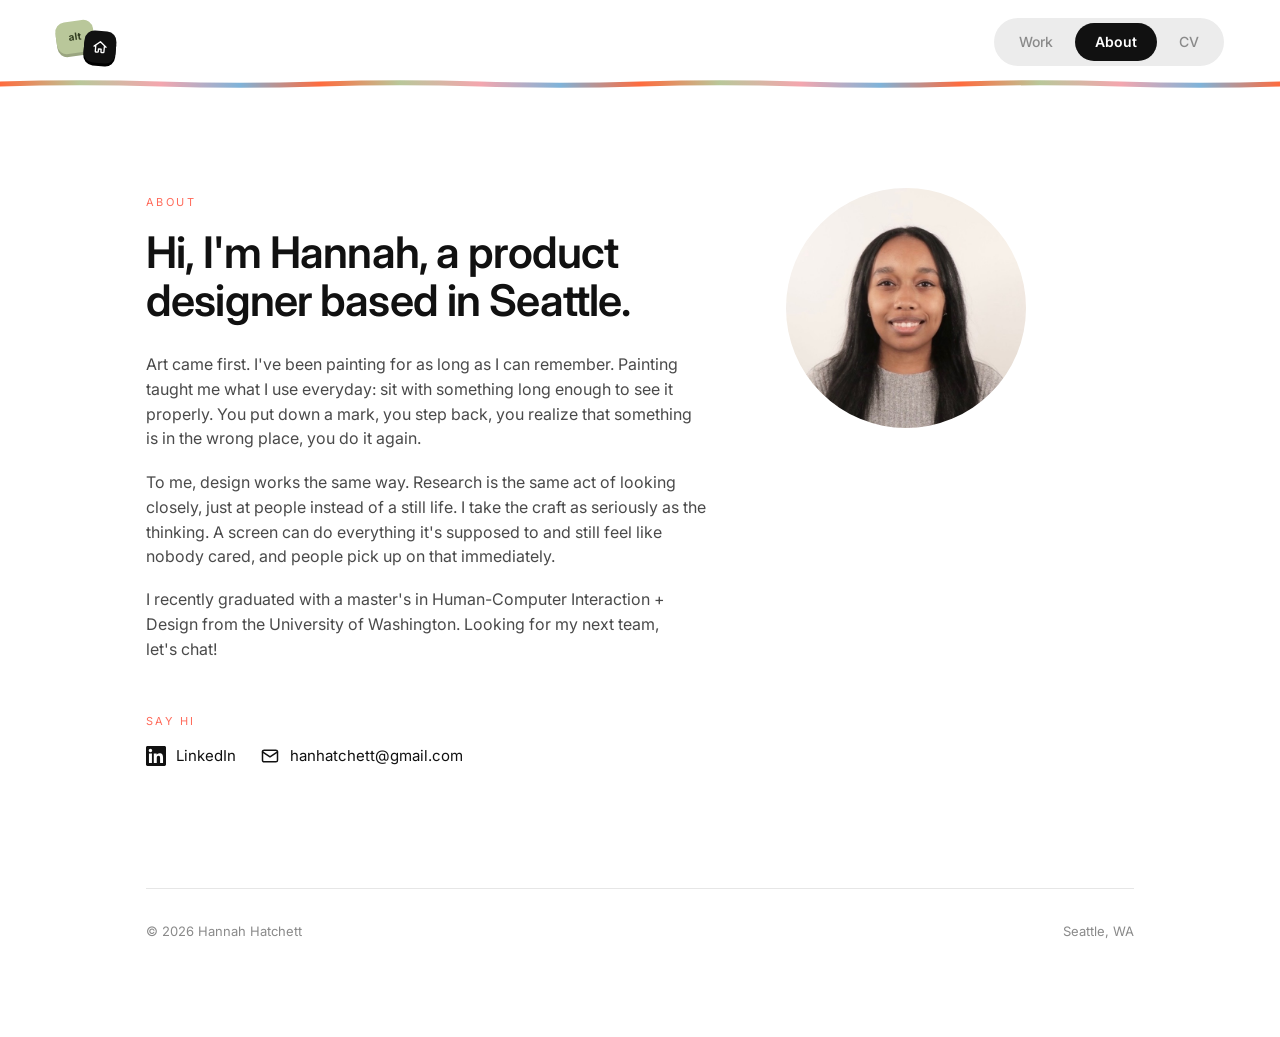
==== about.html @ f500596d "Make Work nav link scroll to projects section Points Work at index.html#projects instead of the bare" ====
<!DOCTYPE html>
<html lang="en">
<head>
  <meta charset="UTF-8" />
  <meta name="viewport" content="width=device-width, initial-scale=1.0" />
  <title>About — Hannah Hatchett</title>
  <link rel="preconnect" href="https://fonts.googleapis.com" />
  <link rel="preconnect" href="https://fonts.gstatic.com" crossorigin />
  <link href="https://fonts.googleapis.com/css2?family=Inter:wght@400;500;600&display=swap" rel="stylesheet" />
  <link rel="stylesheet" href="styles.css?v=2" />
</head>
<body>
  <header class="site-nav">
    <a href="index.html" class="site-logo" aria-label="Hannah Hatchett — Home">
      <span class="site-logo-key site-logo-key-back" aria-hidden="true">alt</span>
      <span class="site-logo-key site-logo-key-front" aria-hidden="true">
        <svg viewBox="0 0 24 24"><path d="M3 11.5L12 4l9 7.5M5.5 10v9a1 1 0 001 1H9a1 1 0 001-1v-4h4v4a1 1 0 001 1h2.5a1 1 0 001-1v-9" fill="none" stroke="#fff" stroke-width="2" stroke-linecap="round" stroke-linejoin="round" /></svg>
      </span>
    </a>
    <nav class="site-nav-links">
      <a href="index.html#projects">Work</a>
      <a href="about.html" class="active">About</a>
      <a href="hannah-hatchett-cv.pdf" target="_blank" rel="noopener">CV</a>
    </nav>

    <div class="nav-squiggle" aria-hidden="true">
      <svg viewBox="0 0 800 40" preserveAspectRatio="none">
        <defs>
          <linearGradient id="navSquiggleGradient" gradientUnits="userSpaceOnUse"
                           x1="0" y1="0" x2="100" y2="0" spreadMethod="repeat">
            <stop offset="0%" stop-color="#ff6b3d" />
            <stop offset="25%" stop-color="#b9c79a" />
            <stop offset="50%" stop-color="#f4a6ae" />
            <stop offset="75%" stop-color="#7fb3d9" />
            <stop offset="100%" stop-color="#ff6b3d" />
          </linearGradient>
        </defs>
        <path
          d="M0,20 Q25,8 50,20 Q75,32 100,20 Q125,8 150,20 Q175,32 200,20 Q225,8 250,20 Q275,32 300,20 Q325,8 350,20 Q375,32 400,20 Q425,8 450,20 Q475,32 500,20 Q525,8 550,20 Q575,32 600,20 Q625,8 650,20 Q675,32 700,20 Q725,8 750,20 Q775,32 800,20"
          fill="none" stroke="url(#navSquiggleGradient)" stroke-width="5"
          stroke-linecap="round" vector-effect="non-scaling-stroke" />
      </svg>
    </div>
  </header>

  <main class="main">
      <section class="about">
        <div class="about-header">
          <div class="about-header-text">
            <span class="section-label reveal">About</span>
            <h2 class="section-title reveal">
              Hi, I'm Hannah, a product<br />
              designer based in Seattle.
            </h2>

            <p class="reveal">
              Art came first. I've been painting for as long as I can
              remember. Painting taught me what I use everyday: sit
              with something long enough to see it properly. You put down a
              mark, you step back, you realize that something is in the
              wrong place, you do it again.
            </p>

            <p class="reveal">
              To me, design works the same way. Research is the same act of
              looking closely, just at people instead of a still life. I
              take the craft as seriously as the thinking. A screen can do
              everything it's supposed to and still feel like nobody cared,
              and people pick up on that immediately.
            </p>

<p class="reveal">
              I recently graduated with a master's in Human-Computer
              Interaction + Design from the University of Washington.
              Looking for my next team, let's&nbsp;chat!
            </p>
          </div>

          <img class="about-portrait reveal" src="images/hannah-portrait-square.jpeg"
               alt="Photo of Hannah Hatchett" />
        </div>

        <div class="about-cta reveal">
          <span class="section-label">Say hi</span>
          <div class="about-social">
            <a class="about-social-link" href="https://www.linkedin.com/in/hannahlhatchett"
               target="_blank" rel="noopener">
              <svg viewBox="0 0 24 24" fill="currentColor" aria-hidden="true"><path d="M20.447 20.452h-3.554v-5.569c0-1.328-.027-3.037-1.852-3.037-1.853 0-2.136 1.445-2.136 2.939v5.667H9.351V9h3.414v1.561h.046c.477-.9 1.637-1.85 3.37-1.85 3.601 0 4.267 2.37 4.267 5.455v6.286zM5.337 7.433c-1.144 0-2.063-.926-2.063-2.065 0-1.138.92-2.063 2.063-2.063 1.14 0 2.064.925 2.064 2.063 0 1.139-.925 2.065-2.064 2.065zm1.782 13.019H3.555V9h3.564v11.452zM22.225 0H1.771C.792 0 0 .774 0 1.729v20.542C0 23.227.792 24 1.771 24h20.451C23.2 24 24 23.227 24 22.271V1.729C24 .774 23.2 0 22.222 0h.003z" /></svg>
              <span>LinkedIn</span>
            </a>
            <a class="about-social-link" href="mailto:hanhatchett@gmail.com">
              <svg viewBox="0 0 24 24" fill="none" stroke="currentColor" stroke-width="1.8" stroke-linecap="round" stroke-linejoin="round" aria-hidden="true">
                <rect x="3" y="5" width="18" height="14" rx="2" />
                <path d="M3 7l9 6 9-6" />
              </svg>
              <span>hanhatchett@gmail.com</span>
            </a>
          </div>
        </div>
      </section>

      <footer class="footer">
        <span>© 2026 Hannah Hatchett</span>
        <span>Seattle, WA</span>
      </footer>
  </main>

  <script src="script.js?v=2"></script>
</body>
</html>
---- styles.css ----
:root {
  --bg: #ffffff;
  --bg-card: #ececec;
  --ink: #111111;
  --ink-soft: #4a4a4a;
  --ink-muted: #8a8a8a;
  --line: #e6e6e6;
  --accent: #111111;
  --radius: 4px;
  --radius-media: 12px;
  --shadow-media: 0 1px 2px rgba(0, 0, 0, 0.04), 0 14px 34px -14px rgba(0, 0, 0, 0.16);
  --shadow-media-hover: 0 2px 4px rgba(0, 0, 0, 0.05), 0 26px 52px -16px rgba(0, 0, 0, 0.24);
  --ease: cubic-bezier(0.2, 0.7, 0.2, 1);
}

* { box-sizing: border-box; }

html, body {
  margin: 0;
  padding: 0;
  background: var(--bg);
  color: var(--ink);
  font-family: "Inter", system-ui, -apple-system, Segoe UI, Roboto, sans-serif;
  font-size: 16px;
  line-height: 1.55;
  -webkit-font-smoothing: antialiased;
  -moz-osx-font-smoothing: grayscale;
}

a { color: inherit; text-decoration: none; }
img { max-width: 100%; display: block; }

/* ---------- Top navigation ---------- */
.site-nav {
  position: sticky;
  top: 0;
  z-index: 50;
  display: flex;
  align-items: center;
  justify-content: space-between;
  padding: 18px 56px;
  background: rgba(255, 255, 255, 0.85);
  backdrop-filter: saturate(180%) blur(12px);
  -webkit-backdrop-filter: saturate(180%) blur(12px);
}

/* Colorful animated squiggle standing in for the nav's bottom border —
   sits flush on the nav's own bottom edge (never overlapping its
   links/logo) and stays with it since .site-nav is sticky. */
.nav-squiggle {
  position: absolute;
  left: 0;
  right: 0;
  bottom: -4px;
  height: 8px;
  overflow: hidden;
  pointer-events: none;
  line-height: 0;
}
.nav-squiggle svg {
  display: block;
  width: 200%;
  height: 100%;
  animation: nav-squiggle-scroll 26s linear infinite;
}
@keyframes nav-squiggle-scroll {
  from { transform: translateX(0); }
  to { transform: translateX(-50%); }
}
@media (prefers-reduced-motion: reduce) {
  .nav-squiggle svg { animation: none; }
}
/* Logo mark — two overlapping "keycap" tiles, ctrl + home, linking to "/" */
.site-logo {
  position: relative;
  display: inline-block;
  width: 60px;
  height: 42px;
  flex-shrink: 0;
}
.site-logo-key {
  position: absolute;
  display: flex;
  align-items: center;
  justify-content: center;
  border-radius: 10px;
  font-weight: 700;
  transition: transform 220ms var(--ease);
}
.site-logo-key-back {
  top: 0;
  left: 0;
  width: 38px;
  height: 32px;
  background: #b9c79a;
  box-shadow: 0 3px 0 #9aa580;
  color: #333f22;
  font-size: 10px;
  letter-spacing: -0.01em;
  transform: rotate(-8deg);
}
.site-logo-key-front {
  bottom: 0;
  right: 0;
  width: 32px;
  height: 32px;
  background: #111111;
  box-shadow: 0 3px 0 #000000;
  transform: rotate(5deg);
}
.site-logo-key-front svg { width: 16px; height: 16px; display: block; }
.site-logo:hover .site-logo-key-back { transform: rotate(-12deg) translateY(-2px); }
.site-logo:hover .site-logo-key-front { transform: rotate(8deg) translateY(-2px); }

/* Pill-group nav — a segmented track so the whole group reads as one
   cohesive shape rather than loose links, balancing against the logo. */
.site-nav-links {
  display: flex;
  align-items: center;
  gap: 2px;
  font-size: 14px;
  font-weight: 500;
  background: var(--bg-card);
  padding: 5px;
  border-radius: 999px;
}
.site-nav-links a {
  position: relative;
  color: var(--ink-muted);
  padding: 8px 20px;
  border-radius: 999px;
  transition: color 200ms var(--ease), background 200ms var(--ease);
}
.site-nav-links a:hover { color: var(--ink); background: rgba(0, 0, 0, 0.05); }
/* Active section — solid pill instead of a plain label */
.site-nav-links a.active {
  color: #fff;
  font-weight: 600;
  background: var(--ink);
}
.site-nav-links a.active:hover { background: var(--ink); }

/* ---------- Statement hero (dot field + scroll ring) ---------- */
.statement-hero {
  position: relative;
  display: flex;
  flex-direction: column;
  align-items: center;
  padding-top: 60px;
}
.statement-band {
  position: relative;
  width: 100%;
  height: 420px;
  overflow: hidden;
}
/* Design-tool "selection" chrome around the headline — echoes the Figma-style
   node board further down the page (see canvas.css), so the hero and the
   projects section read as one visual language instead of two ideas. */
.hero-frame {
  position: absolute;
  inset: 0;
  pointer-events: none;
}
.hero-guide {
  position: absolute;
  left: 0;
  right: 0;
  height: 1px;
  background: rgba(255, 107, 61, 0.28);
}
.hero-frame-box {
  position: absolute;
  border: 1px solid rgba(255, 107, 61, 0.55);
  opacity: 0;
  transition: opacity 400ms var(--ease);
}
.hero-frame-box.is-ready { opacity: 1; }
.hero-handle {
  position: absolute;
  width: 7px;
  height: 7px;
  background: #fff;
  border: 1.5px solid #ff6b3d;
  transform: translate(-50%, -50%);
}
.hero-handle-tl { top: 0; left: 0; }
.hero-handle-tr { top: 0; left: 100%; }
.hero-handle-bl { top: 100%; left: 0; }
.hero-handle-br { top: 100%; left: 100%; }
.hero-frame-label,
.hero-frame-dims {
  position: absolute;
  font-family: "SFMono-Regular", ui-monospace, Menlo, Consolas, monospace;
  font-size: 10px;
  letter-spacing: 0.02em;
  white-space: nowrap;
}
.hero-frame-label {
  left: -1px;
  bottom: calc(100% + 6px);
  color: #fff;
  background: #ff6b3d;
  padding: 2px 6px;
  border-radius: 2px;
}
.hero-frame-dims {
  right: -1px;
  top: calc(100% + 6px);
  color: #ff6b3d;
}
@media (max-width: 820px) {
  .hero-frame-label, .hero-frame-dims { font-size: 9px; }
}

/* A copy of the site's custom cursor, choreographed by script.js to select,
   delete, and retype the second line — a small loop of an actual edit,
   rather than a decorative idle animation. Position (left/top) and
   transition-duration are both set from JS per move so the drag-select
   speed can match the highlight's own width transition. */
.hero-cursor {
  position: absolute;
  top: 0;
  left: 0;
  width: 22px;
  height: 22px;
  opacity: 0;
  transition-property: left, top, opacity;
  transition-timing-function: ease;
  transition-duration: 420ms;
  z-index: 3;
}
.hero-cursor.is-ready { opacity: 1; }
.hero-cursor svg {
  display: block;
  width: 100%;
  height: 100%;
  filter: drop-shadow(0 2px 4px rgba(0, 0, 0, 0.25));
}
.hero-cursor-pill {
  position: absolute;
  top: 14px;
  left: 18px;
  background: #b9c79a;
  color: #333f22;
  font-size: 12px;
  font-weight: 600;
  letter-spacing: -0.01em;
  padding: 3px 10px;
  border-radius: 999px;
  white-space: nowrap;
  box-shadow: 0 4px 12px -2px rgba(185, 199, 154, 0.55);
}
/* Click ripple — plays briefly when the cursor "presses down" to start a drag-select. */
.hero-cursor::after {
  content: "";
  position: absolute;
  top: 1px;
  left: 1px;
  width: 12px;
  height: 12px;
  margin: -6px 0 0 -6px;
  border-radius: 50%;
  border: 2px solid rgba(185, 199, 154, 0.9);
  opacity: 0;
  transform: scale(0.2);
}
.hero-cursor.is-clicking::after { animation: hero-cursor-click 380ms ease-out; }
@keyframes hero-cursor-click {
  0% { opacity: 0.9; transform: scale(0.2); }
  100% { opacity: 0; transform: scale(2.2); }
}
@media (max-width: 820px) {
  .hero-cursor { width: 17px; height: 17px; }
  .hero-cursor-pill { font-size: 10px; padding: 2px 8px; top: 11px; left: 14px; }
}

@media (prefers-reduced-motion: reduce) {
  .hero-cursor { display: none; }
}

/* Statement text sits on top of the field; pointer-events:none lets hover
   pass straight through to the dots underneath. The thick white text-stroke,
   painted before the fill (paint-order: stroke fill), keeps dots from
   visually touching the letterforms. Child spans inherit the stroke. */
.statement-text {
  position: absolute;
  inset: 0;
  display: flex;
  flex-direction: column;
  align-items: center;
  justify-content: center;
  gap: 4px;
  margin: 0;
  padding: 0 24px;
  pointer-events: none;
  text-align: center;
  font-family: "Inter", sans-serif;
  font-size: 46px;
  font-weight: 600;
  letter-spacing: -0.03em;
  color: var(--ink);
  -webkit-text-stroke: 8px #fff;
  paint-order: stroke fill;
}
.statement-line2 {
  position: relative;
  display: inline-block;
}
/* Fixed to the width of the longer of the two phrases (measured once in JS)
   so the line never reflows the page while being "typed" — text grows from
   its own left edge instead of the whole block re-centering mid-animation. */
.statement-line2-inner {
  position: relative;
  display: inline-block;
  text-align: center;
  white-space: nowrap;
}
.statement-selection {
  position: absolute;
  left: 0;
  top: 6px;
  bottom: 6px;
  width: 0;
  background: rgba(255, 107, 61, 0.25);
  border-radius: 2px;
  z-index: 0;
  /* Only width/opacity animate — left is repositioned instantly in JS so the
     box grows from a fixed left edge instead of visibly sliding while it does. */
  transition-property: width, opacity;
  transition-timing-function: ease;
}
.statement-typed {
  position: relative;
  z-index: 1;
}
.statement-caret {
  position: absolute;
  top: 4px;
  bottom: 4px;
  left: 0;
  width: 2px;
  background: #ff6b3d;
  opacity: 0;
  z-index: 2;
}
.statement-caret.is-visible {
  opacity: 1;
  animation: statement-caret-blink 1s step-end infinite;
}
@keyframes statement-caret-blink {
  0%, 49% { opacity: 1; }
  50%, 100% { opacity: 0; }
}
@media (prefers-reduced-motion: reduce) {
  .statement-selection, .statement-caret { display: none; }
}

/* Custom cursor — skipped on case study pages (body.case-study-page) */
@media (pointer: fine) {
  body:not(.case-study-page),
  body:not(.case-study-page) * { cursor: none; }
}
.custom-cursor {
  position: fixed;
  top: 0;
  left: 0;
  width: 22px;
  height: 22px;
  z-index: 9999;
  pointer-events: none;
  transform: translate3d(-100px, -100px, 0);
  will-change: transform;
  transition: opacity 200ms var(--ease);
}
.custom-cursor.hidden { opacity: 0; }
.custom-cursor svg {
  display: block;
  width: 100%;
  height: 100%;
  filter: drop-shadow(0 2px 4px rgba(0, 0, 0, 0.25));
}
.custom-cursor-pill {
  position: absolute;
  top: 14px;
  left: 18px;
  background: #ff6b5b;
  color: #fff;
  font-size: 13px;
  font-weight: 600;
  letter-spacing: -0.01em;
  padding: 4px 12px;
  border-radius: 999px;
  white-space: nowrap;
  box-shadow: 0 4px 12px -2px rgba(255, 107, 91, 0.45);
}

/* Push the work grid down beneath the hero */
.work { margin-top: 80px; }

@media (max-width: 820px) {
  .statement-hero { padding-top: 32px; }
  .statement-band { height: 280px; }
  .statement-text { font-size: 26px; gap: 2px; -webkit-text-stroke-width: 5px; }
  .work { margin-top: 32px; }
}
/* ---------- Main ---------- */
.main {
  max-width: 1100px;
  margin: 0 auto;
  padding: 48px 56px 64px;
  min-width: 0;
}

/* ---------- Work grid ---------- */
.grid {
  display: grid;
  grid-template-columns: 1fr;
  gap: 80px;
}
.card {
  display: block;
}
.card-media {
  position: relative;
  aspect-ratio: 16 / 10;
  background: var(--bg-card);
  border-radius: var(--radius);
  overflow: hidden;
  margin-bottom: 22px;
  display: flex;
  align-items: center;
  justify-content: center;
  transition: transform 400ms var(--ease);
}
.card:hover .card-media { transform: translateY(-3px); }
.card-title {
  font-weight: 500;
  font-size: 16px;
  letter-spacing: -0.01em;
  color: var(--ink);
  margin: 0;
}

/* ---------- Placeholder card ---------- */
.placeholder {
  display: flex;
  align-items: center;
  justify-content: center;
}
.placeholder-label {
  font-size: 12px;
  letter-spacing: 0.18em;
  text-transform: uppercase;
  color: var(--ink-muted);
}

/* ---------- Mockups (CSS-only project visuals) ---------- */
.mock { position: relative; }

/* Desktop browser frame */
.mock-desktop {
  width: 78%;
  background: #fff;
  border-radius: 8px;
  box-shadow:
    0 1px 0 rgba(0,0,0,0.04),
    0 24px 50px -28px rgba(0,0,0,0.25),
    0 12px 24px -16px rgba(0,0,0,0.15);
  overflow: hidden;
}
.mock-bar {
  display: flex;
  gap: 5px;
  padding: 8px 10px;
  background: #f4f4f4;
  border-bottom: 1px solid #ececec;
}
.mock-bar span {
  width: 7px; height: 7px; border-radius: 50%;
  background: #d8d8d8;
}
.mock-screen {
  aspect-ratio: 16 / 10;
  padding: 18px 20px;
  display: flex;
  flex-direction: column;
  gap: 10px;
}
.mock-screen-1 {
  background: linear-gradient(180deg, #1a1a1a, #2a2a2a);
  color: #fff;
  justify-content: center;
  align-items: flex-start;
  padding: 28px;
}
.mock-headline {
  font-size: clamp(18px, 2.2vw, 28px);
  font-weight: 600;
  letter-spacing: 0.04em;
}
.mock-sub {
  font-size: 11px;
  letter-spacing: 0.18em;
  text-transform: uppercase;
  color: rgba(255,255,255,0.6);
  margin-top: 4px;
}
.mock-grid-row {
  display: flex;
  gap: 6px;
  margin-top: 14px;
}
.mock-grid-row span {
  width: 32px; height: 4px; border-radius: 2px;
  background: rgba(255,255,255,0.3);
}
.mock-screen-3 {
  background: #fafaf7;
  flex-direction: row;
  align-items: center;
  gap: 18px;
  padding: 22px;
}
.mock-product {
  width: 42%;
  aspect-ratio: 1 / 1.2;
  border-radius: 4px;
  background:
    radial-gradient(circle at 50% 35%, #e8d5a8 0%, #b8965d 70%, #8a6a3a 100%);
  box-shadow: 0 8px 16px -8px rgba(0,0,0,0.2);
}
.mock-product-meta {
  flex: 1;
  display: flex;
  flex-direction: column;
  gap: 8px;
}
.mock-line {
  height: 6px;
  width: 100%;
  background: #2a2a2a;
  border-radius: 3px;
}
.mock-line.short { width: 55%; background: #b8b8b8; }
.mock-pill {
  margin-top: 8px;
  padding: 6px 12px;
  background: #1a1a1a;
  color: #fff;
  font-size: 9px;
  letter-spacing: 0.14em;
  text-transform: uppercase;
  border-radius: 999px;
  align-self: flex-start;
}

/* Phone frame */
.mock-phone {
  width: 50%;
  aspect-ratio: 9 / 19;
  background: #1a1a1a;
  border-radius: 28px;
  padding: 6px;
  box-shadow:
    0 24px 50px -28px rgba(0,0,0,0.35),
    0 12px 24px -16px rgba(0,0,0,0.2);
  position: relative;
}
.mock-phone.small { width: 40%; }
.mock-notch {
  position: absolute;
  top: 12px;
  left: 50%;
  transform: translateX(-50%);
  width: 60px;
  height: 14px;
  background: #1a1a1a;
  border-radius: 999px;
  z-index: 2;
}
.mock-phone-screen {
  width: 100%;
  height: 100%;
  background: #fafaf7;
  border-radius: 22px;
  padding: 28px 16px 16px;
  display: flex;
  flex-direction: column;
  gap: 14px;
}
.mock-phone-screen.alt {
  background: linear-gradient(180deg, #fff, #f0ece4);
}
.mock-phone-title {
  font-weight: 600;
  font-size: 13px;
  letter-spacing: -0.01em;
  color: #1a1a1a;
  margin-bottom: 6px;
}
.mock-phone-title.small { font-size: 11px; }
.mock-phone-entry {
  display: flex;
  flex-direction: column;
  gap: 5px;
  padding-bottom: 10px;
  border-bottom: 1px solid #ececec;
}
.mock-phone-date {
  font-size: 8px;
  letter-spacing: 0.14em;
  text-transform: uppercase;
  color: #8a8a8a;
}
.mock-phone-line {
  height: 4px;
  width: 100%;
  background: #cfcfcf;
  border-radius: 2px;
}
.mock-phone-line.short { width: 60%; }

.mock-phone-pair {
  position: relative;
  width: 78%;
  aspect-ratio: 1 / 1;
  display: flex;
  align-items: center;
  justify-content: center;
}
.mock-phone-pair .mock-phone {
  position: absolute;
  width: 42%;
}
.mock-phone-pair .mock-phone:first-child {
  left: 18%;
  top: 12%;
  transform: rotate(-6deg);
}
.mock-phone-pair .mock-phone.offset {
  right: 14%;
  bottom: 8%;
  transform: rotate(5deg);
}

/* Card background tints — one per case study */
.card-media-1 {
  background-color: #1d3da1;
  background-image: url("images/bottlecap-pattern.png");
  background-size: cover;
  background-position: center;
  background-repeat: no-repeat;
}
.card-media-2 { background: #f4d8d4; } /* light pink */
.card-media-3 { background: #b9c79a; } /* moss green */
.card-media-4 { background: #e8c66f; } /* gold yellow */

/* ---------- 3D screen card ---------- */
.card-media-3d {
  perspective: 1400px;
  perspective-origin: 50% 60%;
  display: flex;
  align-items: center;
  justify-content: center;
}
/* The grid-level hover (parent rule) translates the whole card-media — disable
   it for the 3D card so our inner device transform owns the motion. */
.card:hover .card-media-3d { transform: none; }

.device-stage {
  position: relative;
  width: 78%;
  transform-style: preserve-3d;
}
.device {
  position: relative;
  background: #1a1a1a;
  border-radius: 12px 12px 8px 8px;
  padding: 4px 4px 0;
  box-shadow:
    0 26px 50px -22px rgba(0, 0, 0, 0.45),
    0 12px 24px -16px rgba(0, 0, 0, 0.25),
    inset 0 1px 0 rgba(255, 255, 255, 0.08);
  transform-origin: center 60%;
  transform: rotateX(var(--tilt-x, 0deg)) rotateY(var(--tilt-y, 0deg)) translateY(0);
  transition: transform 280ms var(--ease), box-shadow 600ms var(--ease);
  will-change: transform;
}
.device-bar {
  display: flex;
  gap: 5px;
  padding: 6px 8px;
}
.device-bar span {
  width: 7px;
  height: 7px;
  border-radius: 50%;
  background: #555;
  box-shadow: inset 0 1px 0 rgba(255, 255, 255, 0.12);
}
.device-screen {
  background: #fff;
  border-radius: 4px;
  overflow: hidden;
  aspect-ratio: 16 / 10;
  position: relative;
}
.device-screen img {
  width: 100%;
  height: 100%;
  object-fit: cover;
  object-position: top center;
  display: block;
}
/* Soft sheen across the screen for a "glassy" 3D feel */
.device-screen::after {
  content: "";
  position: absolute;
  inset: 0;
  background: linear-gradient(
    115deg,
    rgba(255, 255, 255, 0.18) 0%,
    rgba(255, 255, 255, 0) 35%,
    rgba(255, 255, 255, 0) 65%,
    rgba(255, 255, 255, 0.06) 100%
  );
  pointer-events: none;
  transition: opacity 400ms var(--ease);
}
.device-shadow {
  position: absolute;
  left: 12%;
  right: 12%;
  bottom: -28px;
  height: 24px;
  background: radial-gradient(ellipse at center, rgba(0, 0, 0, 0.35), transparent 70%);
  filter: blur(6px);
  transform: translateZ(-1px);
  transition: transform 600ms var(--ease), opacity 600ms var(--ease);
  opacity: 0.7;
}

.card:hover .device {
  transform: rotateX(8deg) rotateY(-12deg) translateY(-10px) scale(1.03);
  box-shadow:
    0 50px 80px -28px rgba(0, 0, 0, 0.5),
    0 22px 44px -22px rgba(0, 0, 0, 0.3);
}
.card:hover .device-screen::after { opacity: 0.6; }
.card:hover .device-shadow {
  opacity: 0.5;
  transform: translateZ(-1px) translateY(8px) scale(1.08);
}

/* Laptop (clamshell) */
.laptop {
  position: relative;
  width: 92%;
  margin: 0 auto;
  transform-origin: center 75%;
  transform: rotateX(var(--tilt-x, 0deg)) rotateY(var(--tilt-y, 0deg)) translateY(0);
  transition: transform 280ms var(--ease);
  will-change: transform;
}
.laptop-screen {
  background: #1a1a1a;
  border-radius: 10px 10px 2px 2px;
  padding: 4px 4px 0;
  box-shadow:
    0 18px 36px -18px rgba(0, 0, 0, 0.4),
    inset 0 1px 0 rgba(255, 255, 255, 0.08);
}
.laptop-display {
  background: linear-gradient(160deg, #fafafa 0%, #ececec 100%);
  aspect-ratio: 16 / 10;
  border-radius: 2px;
  position: relative;
  overflow: hidden;
}
.laptop-display::after {
  content: "";
  position: absolute;
  inset: 0;
  background: linear-gradient(115deg,
    rgba(255,255,255,0.4) 0%, rgba(255,255,255,0) 35%,
    rgba(255,255,255,0) 65%, rgba(255,255,255,0.18) 100%);
  pointer-events: none;
}
.laptop-base {
  height: 12px;
  margin: 0 -7%;
  background: linear-gradient(180deg, #d4d4d4 0%, #9d9d9d 60%, #7a7a7a 100%);
  border-radius: 0 0 14px 14px;
  position: relative;
  box-shadow:
    0 14px 24px -12px rgba(0, 0, 0, 0.35);
}
.laptop-base::after {
  content: "";
  position: absolute;
  top: 2px;
  left: 50%;
  transform: translateX(-50%);
  width: 28%;
  height: 4px;
  background: #6a6a6a;
  border-radius: 0 0 8px 8px;
}

/* Tablet (portrait) */
.tablet {
  position: relative;
  width: 56%;
  margin: 0 auto;
  background: #1a1a1a;
  border-radius: 18px;
  padding: 10px;
  aspect-ratio: 3 / 4;
  transform-origin: center 60%;
  transform: rotateX(var(--tilt-x, 0deg)) rotateY(var(--tilt-y, 0deg)) translateY(0);
  transition: transform 280ms var(--ease);
  will-change: transform;
  box-shadow:
    0 26px 50px -22px rgba(0, 0, 0, 0.45),
    0 12px 24px -16px rgba(0, 0, 0, 0.25),
    inset 0 1px 0 rgba(255, 255, 255, 0.08);
}
.tablet-camera {
  position: absolute;
  top: 18px;
  left: 50%;
  transform: translateX(-50%);
  width: 5px;
  height: 5px;
  border-radius: 50%;
  background: #333;
  z-index: 2;
}
.tablet-display {
  width: 100%;
  height: 100%;
  background: linear-gradient(170deg, #fafafa 0%, #ececec 100%);
  border-radius: 10px;
  position: relative;
  overflow: hidden;
}
.tablet-display::after {
  content: "";
  position: absolute;
  inset: 0;
  background: linear-gradient(115deg,
    rgba(255,255,255,0.35) 0%, rgba(255,255,255,0) 35%,
    rgba(255,255,255,0) 65%, rgba(255,255,255,0.15) 100%);
  pointer-events: none;
}

/* Phone (single, prominent) */
.phone {
  position: relative;
  width: 36%;
  margin: 0 auto;
  background: #1a1a1a;
  border-radius: 28px;
  padding: 6px;
  aspect-ratio: 9 / 19;
  transform-origin: center 55%;
  transform: rotateX(var(--tilt-x, 0deg)) rotateY(var(--tilt-y, 0deg)) translateY(0);
  transition: transform 280ms var(--ease);
  will-change: transform;
  box-shadow:
    0 26px 50px -22px rgba(0, 0, 0, 0.45),
    0 12px 24px -16px rgba(0, 0, 0, 0.25),
    inset 0 1px 0 rgba(255, 255, 255, 0.08);
}
.phone-notch {
  position: absolute;
  top: 12px;
  left: 50%;
  transform: translateX(-50%);
  width: 32%;
  height: 16px;
  background: #1a1a1a;
  border-radius: 999px;
  z-index: 2;
}
.phone-display {
  width: 100%;
  height: 100%;
  background: linear-gradient(170deg, #fafafa 0%, #ececec 100%);
  border-radius: 22px;
  position: relative;
  overflow: hidden;
}
.phone-display::after {
  content: "";
  position: absolute;
  inset: 0;
  background: linear-gradient(115deg,
    rgba(255,255,255,0.35) 0%, rgba(255,255,255,0) 35%,
    rgba(255,255,255,0) 65%, rgba(255,255,255,0.15) 100%);
  pointer-events: none;
}

/* Shared hover behavior */
.card:hover .laptop,
.card:hover .tablet,
.card:hover .phone {
  transform: rotateX(8deg) rotateY(-12deg) translateY(-10px) scale(1.03);
}

@media (prefers-reduced-motion: reduce) {
  .device,
  .device-shadow,
  .device-screen::after,
  .laptop, .tablet, .phone { transition: none; }
  .card:hover .device,
  .card:hover .laptop,
  .card:hover .tablet,
  .card:hover .phone { transform: none; }
}

/* ---------- Sections (about) ---------- */
section { scroll-margin-top: 40px; }
.about {
  padding: 56px 0 0;
  max-width: 880px;
}
.about-header {
  display: grid;
  grid-template-columns: minmax(0, 1fr) 240px;
  gap: 56px;
  align-items: start;
  margin-bottom: 16px;
}
.about-portrait {
  display: block;
  width: 100%;
  max-width: 240px;
  aspect-ratio: 1 / 1;
  border-radius: 50%;
  object-fit: cover;
}
@media (max-width: 720px) {
  .about-header {
    grid-template-columns: 1fr;
    gap: 32px;
  }
  .about-portrait {
    max-width: 180px;
    margin: 0 auto;
  }
}
.section-label {
  display: inline-block;
  font-size: 11px;
  letter-spacing: 0.22em;
  text-transform: uppercase;
  color: #ff6b5b;
  margin-bottom: 18px;
}
.section-title {
  font-weight: 600;
  font-size: clamp(28px, 3.4vw, 44px);
  line-height: 1.1;
  letter-spacing: -0.02em;
  margin: 0 0 28px;
  color: var(--ink);
}
.about p {
  font-size: 16px;
  color: var(--ink-soft);
  margin: 0 0 18px;
  max-width: 56ch;
}
.about-block {
  margin-top: 56px;
}
.about-cta {
  margin-top: 28px;
}
.about-block .section-label,
.about-cta .section-label {
  margin-bottom: 14px;
}
.about-link {
  color: var(--ink);
  border-bottom: 1px solid #ff6b5b;
  transition: color 200ms var(--ease), border-color 200ms var(--ease);
}
.about-link:hover { color: #ff6b5b; }
.about-social {
  display: flex;
  flex-direction: row;
  flex-wrap: wrap;
  gap: 24px;
}
.about-social-link {
  display: inline-flex;
  align-items: center;
  gap: 10px;
  width: fit-content;
  font-size: 15px;
  color: var(--ink);
  transition: color 200ms var(--ease);
}
.about-social-link svg { width: 20px; height: 20px; flex-shrink: 0; }
.about-social-link:hover { color: #ff6b5b; }

/* ---------- Case study ---------- */
.case-study {
  padding-top: 80px;
  max-width: 1240px;
}
.case-header {
  display: grid;
  grid-template-columns: 2fr 1fr;
  gap: 80px;
  align-items: start;
  padding-bottom: 112px;
  border-bottom: 1px solid var(--line);
}
.case-title {
  font-size: clamp(48px, 6vw, 84px);
  font-weight: 700;
  letter-spacing: -0.03em;
  line-height: 1;
  margin: 0 0 28px;
  color: var(--ink);
}
.case-title-brand img {
  display: block;
  width: clamp(280px, 34vw, 480px);
  height: auto;
}
/* Circular badge mark — the default wordmark width makes a square logo
   dominate the header, so cap it smaller. */
.case-title-brand img[src*="bottlecap-title"] {
  width: clamp(160px, 18vw, 220px);
}
.case-tagline {
  font-size: 20px;
  line-height: 1.5;
  color: var(--ink-soft);
  max-width: 36ch;
  margin: 0;
}
/* Live-prototype link under the tagline. Only some projects have one. */
.case-header-link {
  display: flex;
  width: fit-content;
  align-items: center;
  gap: 6px;
  margin-top: 32px;
  font-size: 15px;
  font-weight: 500;
  color: var(--ink);
  text-decoration: none;
  border-bottom: 1px solid var(--ink-muted);
  padding-bottom: 2px;
  transition: border-color 0.18s ease, opacity 0.18s ease;
}
.case-header-link:hover { border-color: var(--ink); }
.case-header-link .arrow { font-size: 13px; }

.case-header-links {
  display: flex;
  flex-wrap: wrap;
  gap: 12px 28px;
  margin-top: 32px;
}
.case-header-links .case-header-link { margin-top: 0; }
/* "What I did" uses the exact same box (max-width + margin-left reserving
   the nav's space + auto right margin) as .case-body below, so the two
   line up pixel-for-pixel regardless of the nav's own rendered width. */
.case-hero-lead { padding: 0 56px; }
.case-hero-lead .case-hero-role {
  max-width: 1128px;
  margin: 80px auto 80px 276px;
}
@media (max-width: 1060px) {
  .case-hero-lead { padding: 0; }
  .case-hero-lead .case-hero-role { max-width: 1240px; margin: 56px auto; padding: 0 56px; }
}
.case-hero-role-label {
  display: block;
  font-size: 12px;
  font-weight: 700;
  letter-spacing: 0.2em;
  text-transform: uppercase;
  color: #ff6b3d;
  margin-bottom: 10px;
}
.case-hero-role p {
  margin: 0;
  max-width: 66ch;
  font-size: 19px;
  line-height: 1.6;
  font-weight: 500;
  color: var(--ink);
}

/* Page layout, starting below the hero: the case study is offset by a
   fixed amount (matching the nav's reserved space) and centered in
   whatever remains to the right of that — not the full viewport, and not
   sharing a single centered unit with the nav. Plain margin math instead
   of grid, since sticky positioning inside a CSS Grid track whose sibling
   is page-length produced inconsistent containing-block bounds. */
.case-layout { position: relative; }
.case-layout .case-body.main.case-study {
  max-width: 1128px;
  margin: 0 auto 0 276px;
  padding-top: 0;
  padding-left: 56px;
  padding-right: 56px;
}

/* Vertical jump nav — fixed to the viewport so it's unaffected by the
   grid/sticky quirk above. Hidden until the hero (title through "What I
   did") has fully scrolled past, via the IntersectionObserver in
   script.js, so it never appears above "What is Optimizely?". */
/* Its "top" is computed in script.js on every scroll: centered in the
   viewport by default, but clamped so it can never render above "What is
   Optimizely?" — it rests at that section's edge as you scroll up rather
   than jumping there or disappearing, and when that clamp pushes it below
   the viewport (still up in the hero) it's simply off-screen — no opacity
   toggle needed, and nothing to lag behind the scroll. */
.case-side-nav {
  position: fixed;
  left: 56px;
  top: 50%;
  z-index: 40;
  display: flex;
  flex-direction: column;
  gap: 6px;
  font-size: 13px;
  font-weight: 500;
}
.case-side-nav a {
  padding: 5px 0 5px 15px;
  border-left: 2px solid transparent;
  color: var(--ink-muted);
  white-space: nowrap;
  transition: color 200ms var(--ease), border-color 200ms var(--ease);
}
.case-side-nav a:hover { color: var(--ink); }
.case-side-nav a.active {
  color: var(--ink);
  font-weight: 600;
  border-left-color: #ff6b3d;
}

/* Below ~1060px there isn't room for a persistent left rail — collapse it
   into a horizontal row that sits above the content instead, back in
   normal flow (no more fixed/opacity toggle). */
@media (max-width: 1060px) {
  .case-layout .case-body.main.case-study {
    max-width: 1240px;
    margin: 0 auto;
    padding-top: 80px;
    padding-left: 56px;
    padding-right: 56px;
  }
  .case-side-nav {
    position: sticky;
    left: auto;
    top: 88px;
    transform: none;
    opacity: 1;
    visibility: visible;
    pointer-events: auto;
    flex-direction: row;
    flex-wrap: wrap;
    justify-content: center;
    gap: 4px 20px;
    width: fit-content;
    max-width: 100%;
    margin: 0 auto 16px;
    padding: 14px 0;
    background: rgba(255, 255, 255, 0.92);
    backdrop-filter: saturate(180%) blur(12px);
    -webkit-backdrop-filter: saturate(180%) blur(12px);
  }
  .case-side-nav a {
    padding: 4px 0 8px;
    border-left: none;
    border-bottom: 2px solid transparent;
  }
  .case-side-nav a.active { border-left: none; border-bottom-color: #ff6b3d; }
}
@media (max-width: 820px) {
  .case-side-nav {
    top: 84px;
    flex-wrap: nowrap;
    overflow-x: auto;
    -webkit-overflow-scrolling: touch;
    max-width: calc(100% - 48px);
  }
}

/* Section headers sit above their content instead of beside it, so the
   page reads as one centered column instead of a two-column grid. */
.case-study-stacked .case-row { display: block; }
.case-study-stacked .case-row-title {
  position: static;
  transform: none;
  margin: 0 0 28px;
}

/* Divider between the top-line summary and the phase-by-phase process —
   deliberately louder than a plain section rule, to read as a hard turn
   into a different kind of content. */
.case-divider {
  display: flex;
  align-items: center;
  gap: 20px;
  padding: 88px 0;
}
.case-divider span {
  font-size: 13px;
  font-weight: 700;
  letter-spacing: 0.24em;
  text-transform: uppercase;
  color: #ff6b3d;
  white-space: nowrap;
}
.case-divider::before,
.case-divider::after {
  content: "";
  flex: 1;
  height: 2px;
  background: linear-gradient(90deg, transparent, #ff6b3d 12%, #ff6b3d 88%, transparent);
}

.case-meta {
  display: flex;
  flex-direction: column;
  gap: 24px;
  padding-top: 12px;
}
.meta-item {
  display: flex;
  flex-direction: column;
  gap: 4px;
}
.meta-label {
  font-size: 11px;
  letter-spacing: 0.22em;
  text-transform: uppercase;
  color: var(--ink-muted);
}
.meta-value {
  font-size: 14px;
  line-height: 1.5;
  color: var(--ink);
}

/* Section rows: title left, body right */
.case-row {
  display: grid;
  grid-template-columns: minmax(140px, 200px) 1fr;
  gap: 64px;
  padding: 96px 0;
  border-bottom: 1px solid var(--line);
}
.case-row:last-of-type { border-bottom: none; }
.case-row-title {
  font-size: clamp(28px, 2.4vw, 34px);
  font-weight: 700;
  letter-spacing: -0.01em;
  line-height: 1.25;
  margin: 0;
  color: var(--ink);
  position: sticky;
  top: 50vh;
  transform: translateY(-50%);
  align-self: start;
}
.case-row-title h2 {
  font-size: inherit;
  font-weight: inherit;
  margin: 6px 0 0;
  color: inherit;
}
.case-row-body {
  font-size: 18px;
  line-height: 1.7;
  color: var(--ink-soft);
  min-width: 0;
}
.case-row-body p {
  margin: 0 0 24px;
  max-width: 66ch;
}
.case-row-body p:last-child { margin-bottom: 0; }

/* Phase rows */
.phase-eyebrow {
  display: block;
  font-size: 10px;
  letter-spacing: 0.2em;
  text-transform: uppercase;
  color: var(--ink-muted);
  font-weight: 500;
}
.phase-block {
  margin-bottom: 48px;
}
.phase-block:last-child { margin-bottom: 0; }

/* Sub-heading that owns a group of findings (or a block of prose) beneath
   it — sized and weighted well above the bold lead-in sentences inside
   each finding, so the hierarchy between "the label" and "the items" is
   unambiguous. */
.phase-subhead {
  font-size: 21px;
  font-weight: 700;
  letter-spacing: -0.005em;
  line-height: 1.3;
  color: var(--ink);
  margin: 0 0 28px;
}
.phase-finding { margin-bottom: 32px; }
.phase-finding:last-child { margin-bottom: 0; }
.phase-block .case-quote { margin: 32px 0; padding: 20px 0 20px 28px; }
.finding-number {
  display: inline-block;
  margin-right: 10px;
  font-size: 13px;
  font-weight: 700;
  letter-spacing: 0.04em;
  color: #ff6b3d;
  vertical-align: 2px;
}

/* Pull quote — research verbatims. Sits inside .case-row-body. */
.case-quote {
  margin: 56px 0;
  padding: 32px 0 32px 28px;
  border-top: 1px solid var(--line);
  border-bottom: 1px solid var(--line);
  border-left: 2px solid var(--ink);
  max-width: 60ch;
}
.case-quote p {
  font-size: 22px;
  line-height: 1.45;
  letter-spacing: -0.01em;
  color: var(--ink);
  margin: 0 0 12px;
  max-width: none;
}
.case-quote cite {
  display: block;
  font-size: 13px;
  font-style: normal;
  letter-spacing: 0.06em;
  text-transform: uppercase;
  color: var(--ink-muted);
}
/* Pivot diagram — original brief vs. refocused brief, joined by an arrow */
.case-pivot {
  display: flex;
  align-items: center;
  gap: 20px;
  margin: 32px 0;
}
.case-pivot-box {
  flex: 1;
  border: 1px solid var(--line);
  border-radius: 10px;
  padding: 20px 22px;
}
.case-pivot-from { opacity: 0.55; }
.case-pivot-to {
  border-color: #ff6b3d;
  box-shadow: 0 0 0 1px #ff6b3d;
}
.case-pivot-label {
  display: block;
  font-size: 11px;
  letter-spacing: 0.12em;
  text-transform: uppercase;
  color: var(--ink-muted);
  margin-bottom: 8px;
}
.case-pivot-to .case-pivot-label { color: #ff6b3d; }
.case-pivot-box p {
  margin: 0;
  font-size: 16px;
  line-height: 1.4;
  color: var(--ink);
  max-width: none;
}
.case-pivot-arrow {
  flex: 0 0 auto;
  width: 60px;
  height: 24px;
}
.case-pivot-arrow svg { width: 100%; height: 100%; display: block; }
@media (max-width: 720px) {
  .case-pivot { flex-direction: column; align-items: stretch; }
  .case-pivot-arrow { align-self: center; transform: rotate(90deg); }
}

/* Media placeholders */
.case-media {
  margin: 64px 0 0;
}
.case-media-grid {
  display: grid;
  grid-template-columns: 2fr 1fr 1fr;
  gap: 20px;
}
/* An empty board placeholder has no image to size to — give it a frame. */
div.case-media-board { aspect-ratio: 16 / 10; }

/* Shared frame for every media cell in a case study */
.case-media-tile,
.case-media-inline,
.case-media-scroller,
.case-media-board,
.case-media-crop,
.case-hero-viewer {
  border: 1px solid var(--line);
  border-radius: var(--radius-media);
  box-shadow: var(--shadow-media);
  transition: transform 320ms var(--ease), box-shadow 320ms var(--ease);
}
.case-media-tile:hover,
.case-media-inline:hover,
.case-media-scroller:hover,
.case-media-board:hover,
.case-media-crop:hover {
  transform: translateY(-3px);
  box-shadow: var(--shadow-media-hover);
}

/* Click-to-cycle hero viewer */
.case-hero {
  position: relative;
  margin: 112px 0 128px;
}
.case-hero-static img {
  display: block;
  width: 100%;
  aspect-ratio: 1856 / 598;
  object-fit: cover;
  border-radius: var(--radius-media);
  box-shadow: var(--shadow-media);
}
.case-hero + .case-row { padding-top: 96px; }
.case-video-link {
  margin: 16px 0 0;
}
.case-video-link p {
  margin: 10px 0 0;
  font-size: 14px;
  color: var(--ink-muted);
}
/* Carousel embedded inside a phase block, not at the top of the page */
.case-hero-inline {
  margin: 0 0 28px;
}
.case-hero-viewer {
  position: relative;
  width: 100%;
  aspect-ratio: 16 / 10; /* set by JS to match active image */
  background: transparent;
  border-radius: var(--radius-media);
  overflow: hidden;
  cursor: pointer;
  outline: none;
}
.case-hero-viewer:focus-visible {
  outline: 2px solid var(--ink);
  outline-offset: 4px;
}
.case-hero-viewer img {
  position: absolute;
  inset: 0;
  width: 100%;
  height: 100%;
  object-fit: contain;
  background: #fff;
  opacity: 0;
  transition: opacity 320ms var(--ease);
  pointer-events: none;
}
.case-hero-viewer img.active { opacity: 1; }

/* Placeholder slide — stands in for an <img> until the artwork exists. */
.case-hero-viewer .hero-slide {
  position: absolute;
  inset: 0;
  display: flex;
  align-items: center;
  justify-content: center;
  background: var(--bg-card);
  opacity: 0;
  transition: opacity 320ms var(--ease);
  pointer-events: none;
}
.case-hero-viewer .hero-slide.active { opacity: 1; }
.case-hero-viewer .hero-slide::before {
  content: attr(data-label);
  font-size: 12px;
  letter-spacing: 0.16em;
  text-transform: uppercase;
  color: var(--ink-muted);
  text-align: center;
  padding: 0 24px;
}
/* Final-site screenshots include an OS menu strip — crop it from the top */
.case-hero-viewer img[src*="final-bottlecap"] {
  object-fit: cover;
  object-position: center bottom;
}

/* Prev / next nav arrows — minimal, outside the viewer, always visible */
.hero-nav {
  position: absolute;
  top: 50%;
  transform: translateY(-50%);
  background: transparent;
  border: none;
  padding: 8px;
  color: var(--ink);
  cursor: pointer;
  z-index: 5;
  display: flex;
  align-items: center;
  justify-content: center;
  transition: transform 200ms var(--ease), opacity 200ms var(--ease);
}
.hero-nav-prev { left: -40px; }
.hero-nav-next { right: -40px; }
.hero-nav svg { display: block; width: 26px; height: 26px; }
.hero-nav:hover { transform: translateY(-50%) scale(1.18); }
.hero-nav:focus-visible { outline: 2px solid var(--ink); outline-offset: 2px; }

/* Progression indicator dots */
.case-hero-dots {
  display: flex;
  justify-content: center;
  gap: 10px;
  margin-top: 18px;
}
.case-hero-dots .dot {
  width: 8px;
  height: 8px;
  border-radius: 50%;
  background: var(--line);
  border: none;
  padding: 0;
  cursor: pointer;
  transition: background 200ms var(--ease), transform 200ms var(--ease);
}
.case-hero-dots .dot:hover { background: var(--ink-muted); }
.case-hero-dots .dot.active {
  background: var(--ink);
  transform: scale(1.25);
}
.case-media-tile,
.case-media-inline {
  background: var(--bg-card);
  border-radius: var(--radius-media);
  aspect-ratio: 4 / 3;
  position: relative;
  display: flex;
  align-items: center;
  justify-content: center;
  overflow: hidden;
}
.case-media-grid .case-media-tile:first-child { aspect-ratio: 16 / 10; }
img.case-media-tile,
img.case-media-inline {
  display: block;
  width: 100%;
  height: 100%;
  object-fit: cover;
  object-position: top center;
}
/* Placeholder label only renders for non-img elements */
div.case-media-tile::before,
div.case-media-inline::before {
  content: attr(data-label);
  font-size: 11px;
  letter-spacing: 0.16em;
  text-transform: uppercase;
  color: var(--ink-muted);
  text-align: center;
  padding: 0 16px;
}
.case-media-inline {
  margin: 0 0 36px;
  aspect-ratio: 16 / 9;
}
.case-media-tall { aspect-ratio: 16 / 22; margin-bottom: 36px; }
.case-media-split { aspect-ratio: 16 / 7; }

/* Auto-scrolling preview of a long page screenshot */
.case-media-scroller {
  aspect-ratio: 16 / 10;
  background: var(--bg-card);
  border-radius: var(--radius-media);
  overflow: hidden;
  margin: 0 0 36px;
  padding: 0;
}
.case-media-scroller img {
  display: block;
  width: 100%;
  height: 100%;
  object-fit: cover;
  object-position: 50% 0%;
  animation: case-scroll-preview 10s ease-in-out infinite alternate;
}
@keyframes case-scroll-preview {
  from { object-position: 50% 0%; }
  to { object-position: 50% 100%; }
}
.case-media-scroller:hover img { animation-play-state: paused; }
@media (prefers-reduced-motion: reduce) {
  .case-media-scroller img { animation: none; }
}

/* FigJam-style board: show the full board, no cropping */
.case-media-board {
  aspect-ratio: auto;
  background: #f4f4f3;
  border-radius: var(--radius-media);
  overflow: hidden;
  margin: 0 0 36px;
  padding: 28px;
  display: block;
}
.case-media-lead { margin-top: 40px; }
.case-media-board img,
video.case-media-board {
  display: block;
  width: 100%;
  height: auto;
  object-fit: contain;
}
/* Near-square capture — full width makes it too tall next to the wider boards */
video.case-media-board[src*="haunted-heist-preview"] {
  width: auto;
  max-width: 85%;
  margin: 0 auto;
}
.case-media-caption {
  grid-column: 1 / -1;
  font-size: 14px;
  line-height: 1.5;
  color: var(--ink-muted);
  margin-top: 14px;
}

/* Responsive 16:9 video embed */
.case-video-embed {
  position: relative;
  aspect-ratio: 16 / 9;
  border-radius: var(--radius-media);
  overflow: hidden;
  background: #000;
  margin: 56px 0 36px;
}
.case-video-embed iframe {
  position: absolute;
  inset: 0;
  width: 100%;
  height: 100%;
  border: 0;
  display: block;
}

/* Cropped detail of a larger screenshot — a fixed source region scaled up
   to fill the frame, so one cluster reads at a legible size instead of the
   whole board shrinking to fit. */
.case-media-crop {
  position: relative;
  overflow: hidden;
  background: #f4f4f3;
  margin: 0 0 36px;
}
.case-media-crop img {
  position: absolute;
  display: block;
  max-width: none;
}

/* Click-to-enlarge affordance — only where a lightbox actually exists on
   the page, so other case studies aren't left with a cursor that lies. */
body:has(.lightbox) .case-media-board img,
body:has(.lightbox) .case-media-crop img,
body:has(.lightbox) img.case-media-inline,
body:has(.lightbox) img.case-media-tile {
  cursor: zoom-in;
}

/* Full-screen photo viewer */
.lightbox {
  position: fixed;
  inset: 0;
  z-index: 200;
  display: flex;
  align-items: center;
  justify-content: center;
  padding: 56px;
  background: rgba(17, 17, 17, 0.92);
  backdrop-filter: blur(4px);
  -webkit-backdrop-filter: blur(4px);
  opacity: 0;
  visibility: hidden;
  transition: opacity 240ms var(--ease), visibility 0ms 240ms;
}
.lightbox.open {
  opacity: 1;
  visibility: visible;
  transition: opacity 240ms var(--ease), visibility 0ms;
}
.lightbox img {
  display: block;
  max-width: 100%;
  max-height: 100%;
  width: auto;
  height: auto;
  border-radius: var(--radius-media);
  box-shadow: 0 24px 80px rgba(0, 0, 0, 0.5);
  cursor: zoom-out;
  transform: scale(0.96);
  transition: transform 240ms var(--ease);
}
.lightbox.open img { transform: scale(1); }
.lightbox-close {
  position: absolute;
  top: 24px;
  right: 24px;
  width: 44px;
  height: 44px;
  display: flex;
  align-items: center;
  justify-content: center;
  border: none;
  border-radius: 50%;
  background: rgba(255, 255, 255, 0.1);
  color: #fff;
  cursor: pointer;
  transition: background 200ms var(--ease);
}
.lightbox-close:hover { background: rgba(255, 255, 255, 0.2); }
.lightbox-close svg { width: 20px; height: 20px; display: block; }
@media (prefers-reduced-motion: reduce) {
  .lightbox, .lightbox img { transition: none; }
}

/* Stat grid — headline numbers pulled from research */
.case-stats {
  display: grid;
  grid-template-columns: repeat(4, 1fr);
  gap: 32px;
  margin: 40px 0 48px;
  padding: 40px 0;
  border-top: 1px solid var(--line);
  border-bottom: 1px solid var(--line);
}
.case-stats-3 { grid-template-columns: repeat(3, 1fr); }
.case-stats-5 { grid-template-columns: repeat(5, 1fr); }
.stat-item {
  display: flex;
  flex-direction: column;
  gap: 8px;
}
.stat-number {
  font-size: 32px;
  font-weight: 700;
  letter-spacing: -0.02em;
  line-height: 1.1;
  color: var(--ink);
}
.stat-desc {
  font-size: 14px;
  line-height: 1.5;
  color: var(--ink-muted);
}
.stat-item-plain {
  justify-content: center;
}
.stat-item-plain .stat-desc {
  font-size: 15px;
  color: var(--ink-soft);
}

/* Insight-to-feature handoff table */
.case-table {
  width: 100%;
  border-collapse: collapse;
  margin: 24px 0 0;
  font-size: 16px;
}
.case-table th,
.case-table td {
  text-align: left;
  padding: 16px 24px 16px 0;
  border-bottom: 1px solid var(--line);
  vertical-align: top;
}
.case-table th {
  font-size: 11px;
  letter-spacing: 0.14em;
  text-transform: uppercase;
  color: var(--ink-muted);
  font-weight: 500;
}
.case-table td {
  color: var(--ink-soft);
  line-height: 1.5;
  max-width: 34ch;
}
.case-table tr:last-child td { border-bottom: none; }

.case-footer-nav {
  padding: 64px 0 0;
  font-size: 14px;
}
.case-footer-nav a {
  color: var(--ink);
  border-bottom: 1px solid var(--ink);
  padding-bottom: 2px;
  transition: opacity 200ms var(--ease);
}
.case-footer-nav a:hover { opacity: 0.6; }

@media (max-width: 1024px) {
  .case-header { gap: 48px; padding-bottom: 64px; }
  .case-row { gap: 48px; padding: 72px 0; }
  .case-media-grid { grid-template-columns: 1fr 1fr; }
  .case-media-grid .case-media-tile:first-child { grid-column: 1 / -1; }
  .case-stats { grid-template-columns: 1fr 1fr; }
}
@media (max-width: 820px) {
  .case-study { padding-top: 24px; }
  .case-header,
  .case-row {
    grid-template-columns: 1fr;
    gap: 32px;
    padding: 48px 0;
  }
  .case-row-title { position: static; }
  .case-meta { padding-top: 0; }
  .case-media-grid { grid-template-columns: 1fr; }
  .case-stats { grid-template-columns: 1fr; gap: 24px; }
  .case-table { font-size: 15px; }
  .case-table td { max-width: none; }
}

/* ---------- Footer ---------- */
.footer {
  margin-top: 120px;
  padding: 32px 0;
  border-top: 1px solid var(--line);
  display: flex;
  justify-content: space-between;
  font-size: 13px;
  color: var(--ink-muted);
}

/* ---------- Reveal animation (kept for script.js compatibility) ---------- */
.reveal {
  opacity: 0;
  transform: translateY(16px);
  transition: opacity 700ms var(--ease), transform 700ms var(--ease);
  will-change: opacity, transform;
}
.reveal.in {
  opacity: 1;
  transform: none;
}

@media (prefers-reduced-motion: reduce) {
  .reveal { opacity: 1; transform: none; transition: none; }
  * { scroll-behavior: auto !important; }
}
html { scroll-behavior: smooth; }

/* ---------- Responsive ---------- */
@media (max-width: 1024px) {
  .site-nav { padding: 16px 36px; }
  .main { padding: 40px 36px 48px; }
}
@media (max-width: 820px) {
  .site-nav { padding: 14px 24px; gap: 16px; }
  .site-nav-links a { padding: 7px 14px; }
  .main { padding: 24px 24px 48px; }
  .grid { grid-template-columns: 1fr; gap: 48px; }
}
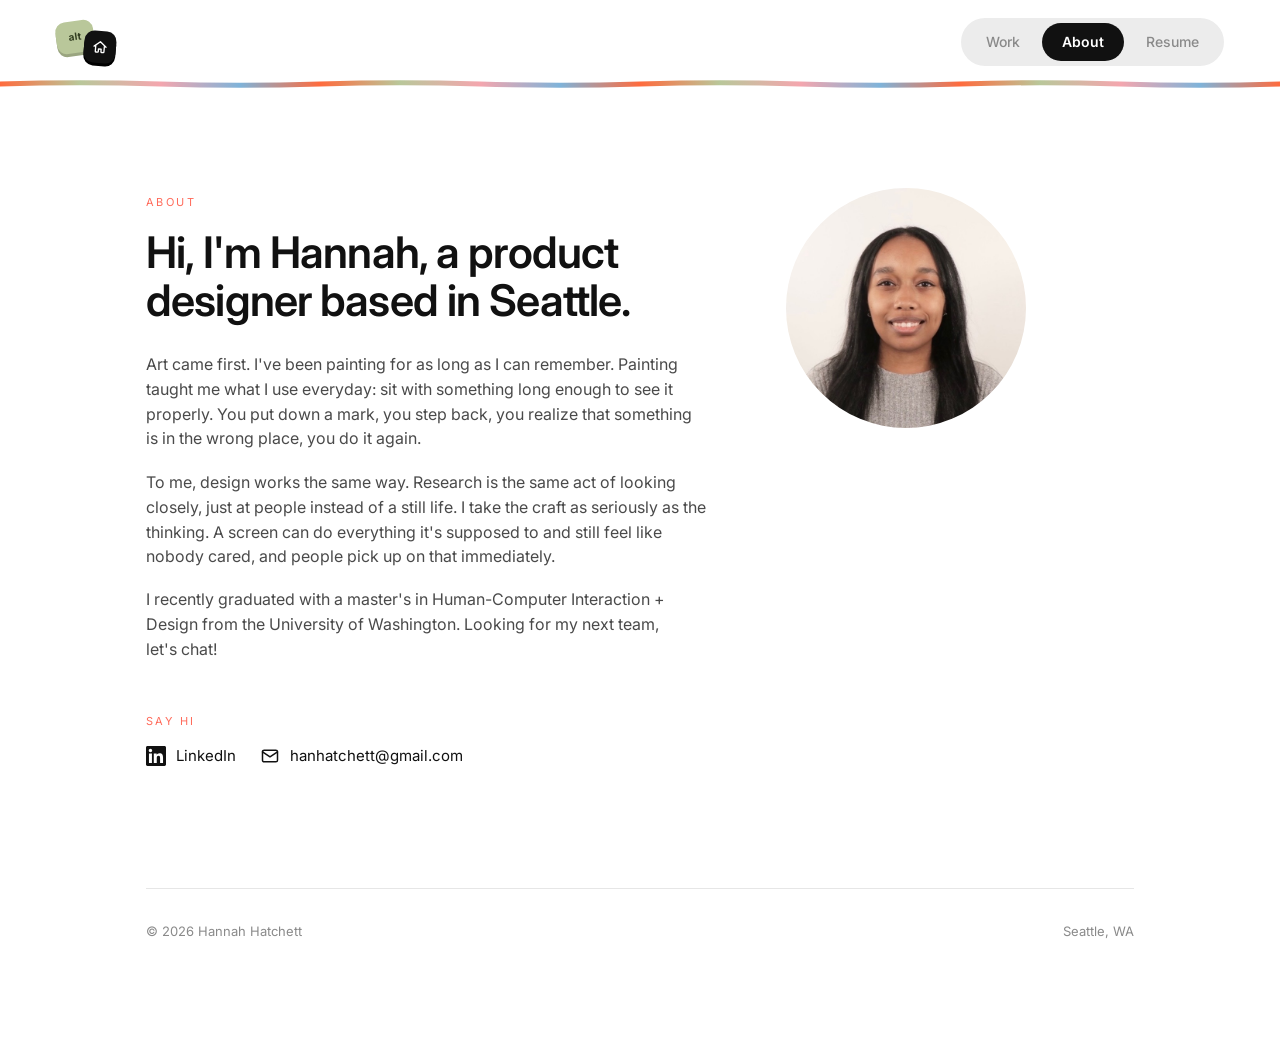
==== commit 61f409d7: "Swap CV for resume, rename Optimizely project, enlarge home project titles Nav links now point to ha" ====
--- a/about.html
+++ b/about.html
@@ -7,7 +7,7 @@
   <link rel="preconnect" href="https://fonts.googleapis.com" />
   <link rel="preconnect" href="https://fonts.gstatic.com" crossorigin />
   <link href="https://fonts.googleapis.com/css2?family=Inter:wght@400;500;600&display=swap" rel="stylesheet" />
-  <link rel="stylesheet" href="styles.css?v=2" />
+  <link rel="stylesheet" href="styles.css?v=4" />
 </head>
 <body>
   <header class="site-nav">
@@ -20,7 +20,7 @@
     <nav class="site-nav-links">
       <a href="index.html#projects">Work</a>
       <a href="about.html" class="active">About</a>
-      <a href="hannah-hatchett-cv.pdf" target="_blank" rel="noopener">CV</a>
+      <a href="hannah-hatchett-resume.pdf?v=5" target="_blank" rel="noopener">Resume</a>
     </nav>
 
     <div class="nav-squiggle" aria-hidden="true">
--- a/styles.css
+++ b/styles.css
@@ -1076,7 +1076,7 @@
 .case-hero-lead { padding: 0 56px; }
 .case-hero-lead .case-hero-role {
   max-width: 1128px;
-  margin: 80px auto 80px 276px;
+  margin: 80px auto 80px max(276px, calc((100vw - 1128px) / 2));
 }
 @media (max-width: 1060px) {
   .case-hero-lead { padding: 0; }
@@ -1100,16 +1100,20 @@
   color: var(--ink);
 }
 
-/* Page layout, starting below the hero: the case study is offset by a
-   fixed amount (matching the nav's reserved space) and centered in
-   whatever remains to the right of that — not the full viewport, and not
-   sharing a single centered unit with the nav. Plain margin math instead
-   of grid, since sticky positioning inside a CSS Grid track whose sibling
-   is page-length produced inconsistent containing-block bounds. */
+/* Page layout, starting below the hero: below ~1680px of available width
+   there isn't room to both reserve the nav's 276px gutter and truly
+   center the 1128px content, so the gutter wins (a plain fixed margin,
+   as before). Above that width there's slack either way, so the content
+   is truly centered in the viewport instead — margin-left tracks
+   (100vw - 1128px) / 2 rather than staying pinned to 276px, which is
+   what let extra width pile up on the right on wide screens. Plain
+   margin math instead of grid, since sticky positioning inside a CSS
+   Grid track whose sibling is page-length produced inconsistent
+   containing-block bounds. */
 .case-layout { position: relative; }
 .case-layout .case-body.main.case-study {
   max-width: 1128px;
-  margin: 0 auto 0 276px;
+  margin: 0 auto 0 max(276px, calc((100vw - 1128px) / 2));
   padding-top: 0;
   padding-left: 56px;
   padding-right: 56px;
@@ -1127,7 +1131,7 @@
    toggle needed, and nothing to lag behind the scroll. */
 .case-side-nav {
   position: fixed;
-  left: 56px;
+  left: max(56px, calc((100vw - 1128px) / 2 - 220px));
   top: 50%;
   z-index: 40;
   display: flex;
